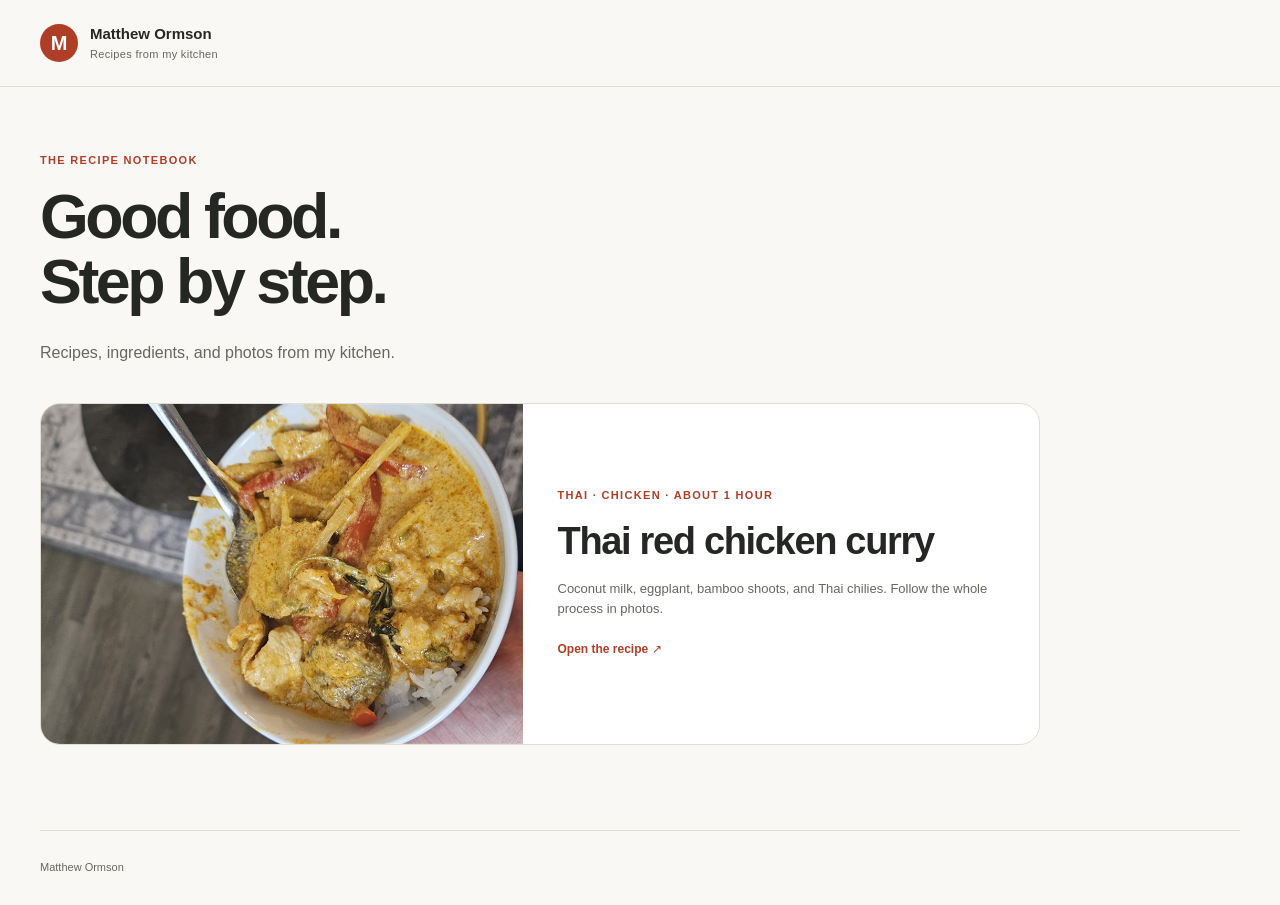
==== index.html @ cce8f189 "Add photo-led Thai curry recipe with cooking controls and USDA nutrition" ====
<!doctype html><html lang="en"><head><meta charset="utf-8"><meta name="viewport" content="width=device-width,initial-scale=1"><title>Recipes — Matthew Ormson</title><meta name="description" content="Recipes and cooking photographs from Matthew Ormson’s kitchen."><link rel="stylesheet" href="recipes/thai-curry/style.css"></head><body><header class="site-header"><div class="wrap header-inner"><a class="brand" href="./"><span class="brand-mark">M</span><span>Matthew Ormson<small>Recipes from my kitchen</small></span></a></div></header><main class="wrap index-main"><span class="eyebrow">The recipe notebook</span><h1>Good food.<br>Step by step.</h1><p class="lead">Recipes, ingredients, and photos from my kitchen.</p><a class="recipe-link-card" href="recipes/thai-curry/"><img src="recipes/thai-curry/images/instructions-210517.jpg" alt="Thai red chicken curry over rice" width="1400" height="647"><div><span class="eyebrow">Thai · Chicken · About 1 hour</span><h2>Thai red chicken curry</h2><p>Coconut milk, eggplant, bamboo shoots, and Thai chilies. Follow the whole process in photos.</p><strong>Open the recipe ↗</strong></div></a></main><footer class="site-footer wrap">Matthew Ormson</footer></body></html>
---- recipes/thai-curry/style.css ----
:root{--paper:#faf8f5;--surface:#f1ede7;--ink:#252724;--muted:#656861;--line:#deded4;--chili:#ae3f26;--chili-light:#f9e9e2;--green:#3d624d;--green-light:#eaf1e9;--radius:18px;color-scheme:light;font-family:Inter,ui-sans-serif,-apple-system,BlinkMacSystemFont,"Segoe UI",Arial,sans-serif;font-synthesis:none}
*{box-sizing:border-box}html{scroll-behavior:smooth;scroll-padding-top:100px}body{margin:0;background:var(--paper);color:var(--ink);font-size:16px;line-height:1.6;-webkit-font-smoothing:antialiased}a{color:inherit}button,input{font:inherit}button,a,label,input{touch-action:manipulation}button{cursor:pointer}button:disabled{opacity:.4;cursor:default}button,a,input,summary{outline-offset:5px}a:focus-visible,button:focus-visible,input:focus-visible,summary:focus-visible{outline:3px solid var(--green)}img{display:block;max-width:100%;height:auto}figure,p,h1,h2,h3{margin:0}p{color:var(--muted)}[hidden]{display:none!important}.wrap{width:min(1200px,calc(100% - 64px));margin-inline:auto}.site-header{border-bottom:1px solid var(--line)}.header-inner{min-height:86px;display:flex;align-items:center;justify-content:space-between;gap:24px}.brand{display:flex;align-items:center;gap:12px;font-weight:700;text-decoration:none;font-size:15px;line-height:1.35}.brand small{display:block;font-size:11px;letter-spacing:.03em;font-weight:400;color:var(--muted);margin-top:3px}.brand-mark{display:grid;place-items:center;width:38px;height:38px;border-radius:50%;color:white;background:var(--chili);font-size:20px}.header-inner nav{display:flex;align-items:center;gap:25px;font-size:13px}.header-inner nav>a{text-decoration:none}.button{display:inline-flex;justify-content:center;align-items:center;gap:12px;padding:11px 18px;border:1px solid var(--line);border-radius:10px;background:white;color:var(--ink);font-size:13px;font-weight:650;text-decoration:none;line-height:1.4;min-height:42px}.button:hover{border-color:var(--chili);color:var(--chili)}.button.primary{background:var(--chili);color:#fff;border-color:var(--chili)}.button.primary:hover{background:#8f341f}.button.small{font-size:12px;padding:10px 15px;background:var(--ink);color:white;border-color:var(--ink)}.hero{display:grid;grid-template-columns:1fr 1fr;gap:64px;align-items:center;padding-block:58px 64px}.eyebrow{display:block;color:var(--chili);font-size:11px;font-weight:750;letter-spacing:.12em;text-transform:uppercase;margin-bottom:14px}h1{font-size:clamp(40px,4.9vw,65px);font-weight:720;line-height:1.05;letter-spacing:-.055em}h2{font-size:clamp(27px,3vw,38px);font-weight:680;line-height:1.18;letter-spacing:-.035em}h3{font-size:25px;line-height:1.25;letter-spacing:-.025em;font-weight:670}.lead{font-size:16px;line-height:1.8;margin-top:24px;max-width:55ch}.hero-meta{display:grid;grid-template-columns:repeat(3,1fr);gap:12px;margin-top:26px}.hero-meta>div{border:1px solid var(--line);border-radius:12px;padding:13px 15px;background:#fff}.hero-meta span{display:block;font-size:11px;color:var(--muted);margin-bottom:3px}.hero-meta strong{font-size:14px;white-space:nowrap}.hero-actions{display:flex;gap:10px;flex-wrap:wrap;margin-top:25px}.byline{font-size:11px;margin-top:19px}.hero-image{border-radius:24px;overflow:hidden;position:relative;background:var(--ink);min-height:430px;box-shadow:0 15px 40px -22px #44311f66}.hero-image>a{display:block;height:430px}.hero-image img{height:100%;width:100%;object-fit:cover;object-position:30% 50%;transition:transform .25s}.hero-image:hover img{transform:scale(1.02)}.hero-image figcaption{position:absolute;bottom:0;padding:60px 26px 24px;inset-inline:0;background:linear-gradient(transparent,#181e18e6);color:#fff;font-size:12px;pointer-events:none}.hero-image figcaption span{display:block;font-size:10px;text-transform:uppercase;letter-spacing:.16em;margin-bottom:7px;color:#fff}.toolbar{position:sticky;top:0;z-index:8;background:#faf8f5f5;backdrop-filter:blur(12px);border-block:1px solid var(--line)}.toolbar-inner{display:flex;align-items:center;gap:20px;min-height:78px;flex-wrap:wrap;padding-block:12px}.control-group{display:flex;gap:10px;align-items:center}.control-label{font-size:11px;color:var(--muted);font-weight:650;text-transform:uppercase;letter-spacing:.08em}.segmented{display:flex;gap:3px;padding:4px;border:1px solid var(--line);background:var(--surface);border-radius:10px}.segmented button{border:0;border-radius:7px;padding:8px 12px;background:transparent;color:var(--muted);font-size:12px;font-weight:650;min-height:34px}.segmented button[aria-pressed=true]{background:var(--ink);color:#fff}.segmented button[data-scale][aria-pressed=true]{background:var(--chili)}.ingredient-progress{margin-left:auto;font-size:11px;color:var(--muted)}.ingredient-progress strong{color:var(--chili);font-variant-numeric:tabular-nums;margin-right:5px}.cook-button{font-size:12px}.cook-button span{padding:2px 6px;background:var(--surface);border-radius:4px;font-size:10px}.cook-button[aria-pressed=true]{background:var(--green);color:white;border-color:var(--green)}.cook-button[aria-pressed=true] span{background:#ffffff22}.recipe-content{padding-top:54px}.section{margin-bottom:65px;scroll-margin-top:105px}.section-heading{display:flex;align-items:end;justify-content:space-between;gap:22px;margin-bottom:26px}.section-heading p{font-size:13px;margin-top:12px}.section-heading .eyebrow{margin-bottom:9px}.text-button{background:none;border:0;padding:8px 0;color:var(--chili);font-size:12px;font-weight:650;text-decoration:underline;text-underline-offset:4px;min-height:40px}.ingredient-filters{display:flex;gap:8px;flex-wrap:wrap;margin-bottom:22px}.ingredient-filters button{background:var(--surface);color:var(--muted);border:1px solid transparent;border-radius:25px;padding:8px 15px;font-size:12px;font-weight:650;min-height:37px}.ingredient-filters button[aria-pressed=true]{color:white;background:var(--ink)}.ingredient-filters .copy-button{margin-left:auto;background:transparent;border-color:var(--line)}.ingredients-grid{display:grid;grid-template-columns:repeat(4,1fr);gap:17px}.ingredient-card{border:1px solid var(--line);background:white;border-radius:var(--radius);overflow:hidden;transition:opacity .15s}.ingredient-photo{position:relative;display:block;height:150px;overflow:hidden;background:var(--surface)}.ingredient-photo>img{width:100%;height:100%;object-fit:cover}.ingredient-body{padding:15px 16px 17px}.ingredient-body label{display:flex;align-items:start;gap:8px;cursor:pointer;line-height:1.4;min-height:24px}.ingredient-name{font-size:13px;font-weight:700}.ingredient-body input{margin:2px 0 0;flex:none;width:16px;height:16px;accent-color:var(--green)}.amount{display:inline-block;font-size:12px;font-weight:650;background:var(--chili-light);color:#8f341f;padding:3px 8px;border-radius:6px;margin-top:10px}.ingredient-body p{font-size:11px;line-height:1.6;margin-top:9px}.ingredient-card:has(input:checked){opacity:.55;background:var(--surface)}.ingredient-card:has(input:checked) .ingredient-name{text-decoration:line-through}.recipe-note{padding:18px 20px;border:1px solid var(--line);border-radius:12px;font-size:12px;margin-top:22px;color:var(--muted);background:var(--surface)}.recipe-note strong{color:var(--ink)}.overview{margin-top:15px;padding:14px 18px;border:1px solid var(--line);border-radius:12px}.overview summary,.extra-photos summary{cursor:pointer;font-size:12px;font-weight:650;color:var(--muted);min-height:30px;align-content:center}.overview .photo-link{margin-top:15px;border-radius:10px;overflow:hidden}.overview .photo-link:last-child{max-width:500px}.photo-link{position:relative;display:block;background:var(--surface);overflow:hidden}.zoom-hint{position:absolute;bottom:10px;right:10px;background:#1f2522bb;border:1px solid #ffffff77;color:white;border-radius:50%;display:grid;place-items:center;width:28px;height:28px;font-size:15px;pointer-events:none}.steps{display:grid;gap:26px}.step-card{display:grid;grid-template-columns:45% 55%;border:1px solid var(--line);border-radius:21px;background:white;overflow:hidden;scroll-margin-top:110px}.step-visual{background:var(--surface)}.step-visual>.photo-link>img{width:100%;height:auto;aspect-ratio:2.165;object-fit:cover}.visual-cue{font-size:11px;line-height:1.6;padding:16px 20px;color:#4f574e}.visual-cue strong{display:block;color:var(--green);font-size:9px;text-transform:uppercase;letter-spacing:.11em;margin-bottom:5px}.extra-photos{padding:0 20px 14px}.photo-strip{display:grid;grid-template-columns:1fr 1fr;gap:12px;margin-top:10px}.photo-strip figure{min-width:0}.photo-strip img{aspect-ratio:2.165;object-fit:cover}.photo-strip .photo-link{border-radius:7px}.photo-strip figcaption{font-size:10px;color:var(--muted);margin-top:5px}.step-copy{padding:28px 30px}.step-top{display:flex;align-items:center;gap:10px;margin-bottom:20px}.step-number{display:grid;place-items:center;width:34px;height:34px;background:var(--chili);color:white;border-radius:9px;font-size:13px;font-weight:750}.tag{font-size:10px;border-radius:20px;background:var(--chili-light);color:#923923;padding:5px 10px}.step-done{display:flex;align-items:center;gap:6px;margin-left:auto;font-size:11px;color:var(--muted);cursor:pointer}.step-done input{accent-color:var(--green);width:15px;height:15px}.step-copy>p{font-size:13px;line-height:1.85;margin-top:14px}.step-card:has(.step-done input:checked) h3{text-decoration:line-through;color:var(--muted)}.timer{display:flex;align-items:center;flex-wrap:wrap;gap:14px;margin-top:22px;padding-top:18px;border-top:1px solid var(--line)}.timer .button{font-size:11px;background:var(--ink);color:white;border-color:var(--ink)}.timer-readout{font-variant-numeric:tabular-nums;font-size:16px;font-weight:650}.timer small{width:100%;font-size:10px;color:var(--muted)}.timer.finished{color:var(--chili)}.food-note{font-size:11px;padding:18px 0}.food-note a{text-underline-offset:3px}.cook-navigation{display:flex;align-items:center;gap:13px}.cook-navigation .button{padding:9px 14px}.cook-navigation span{font-size:12px;font-variant-numeric:tabular-nums}.cook-mode .step-copy>p{font-size:17px}.cook-mode .step-card.active{border:2px solid var(--green);box-shadow:0 10px 30px -24px var(--green)}.cook-mode .step-card:not(.active){opacity:.5}.cook-mode .step-card:not(.active):focus-within,.cook-mode .step-card:not(.active):hover{opacity:1}.nutrition{border:1px solid var(--line);border-radius:21px;padding:32px;background:var(--surface)}.nutrition .section-heading{margin-bottom:25px}.nutrition-pending{font-size:13px}.macro-grid{display:grid;grid-template-columns:repeat(4,1fr);gap:12px;margin-bottom:18px}.macro-card{padding:19px;background:white;border:1px solid var(--line);border-radius:12px}.macro-card span{display:block;font-size:11px;color:var(--muted);margin-bottom:5px}.macro-card strong{font-size:27px;font-weight:700;letter-spacing:-.03em}.macro-card small{font-size:11px;font-weight:500;color:var(--muted);margin-left:4px}.nutrient-grid{display:grid;grid-template-columns:1fr 1fr;gap:0 32px}.nutrient-row{display:flex;justify-content:space-between;gap:15px;font-size:12px;border-bottom:1px solid var(--line);padding:10px 0}.nutrient-row span{color:var(--muted)}.nutrition-attribution{font-size:11px;line-height:1.75;margin-top:20px}.site-footer{border-top:1px solid var(--line);display:flex;justify-content:space-between;gap:20px;padding-block:28px;font-size:11px;color:var(--muted)}.site-footer a{text-decoration:none}.status-message{position:fixed;bottom:25px;left:50%;transform:translateX(-50%);max-width:calc(100% - 30px);border-radius:12px;background:var(--ink);color:#fff;padding:14px 22px;z-index:30;font-size:13px;display:none;box-shadow:0 6px 20px #0003}.status-message.visible{display:block}dialog{border:0;border-radius:16px;background:#1e241f;color:white;width:min(1150px,94vw);max-height:94vh;padding:18px;overflow:auto}dialog::backdrop{background:#111c}#dialog-image{width:100%;max-height:70vh;object-fit:contain}.dialog-top,.dialog-nav{display:flex;justify-content:space-between;align-items:center;gap:15px}.dialog-top{padding-bottom:13px;font-size:12px}.dialog-top button,.dialog-nav button{border:1px solid #ffffff44;background:#ffffff12;color:white;border-radius:7px;padding:9px 15px;font-size:12px;min-height:40px}#photo-caption{padding-block:14px;color:#e2e7e1;font-size:13px}.skip-link{position:fixed;left:15px;top:-100px;background:var(--ink);color:white;padding:12px 18px;z-index:99}.skip-link:focus{top:15px}.index-main{padding-block:65px 85px}.index-main .lead{margin-bottom:35px}.recipe-link-card{display:grid;grid-template-columns:1fr 1fr;gap:35px;align-items:center;max-width:1000px;background:white;border:1px solid var(--line);border-radius:20px;overflow:hidden;text-decoration:none}.recipe-link-card>div{padding:30px 30px 30px 0}.recipe-link-card>img{height:340px;object-fit:cover;object-position:30%}.recipe-link-card p{margin:15px 0;font-size:13px}.recipe-link-card strong{color:var(--chili);font-size:12px}
@media(min-width:1500px){.hero{gap:85px}}@media(max-width:1000px){.wrap{width:calc(100% - 40px)}.hero{gap:30px}.hero-image,.hero-image>a{min-height:370px;height:370px}.hero-meta{gap:7px}.hero-meta>div{padding:10px}.hero-meta strong{font-size:12px}.toolbar-inner{gap:12px}.control-label{display:none}.ingredients-grid{grid-template-columns:repeat(3,1fr)}.step-copy{padding:24px}.step-copy h3{font-size:23px}.ingredient-progress{display:none}.cook-button{margin-left:auto}}
@media(max-width:700px){html{scroll-padding-top:130px}.wrap{width:calc(100% - 32px)}.header-inner{min-height:75px}.header-inner nav{gap:12px}.header-inner nav>a:first-child{display:none}.brand{font-size:13px}.brand-mark{width:32px;height:32px;font-size:17px}.brand small{font-size:10px}.hero{grid-template-columns:1fr;padding-block:33px;gap:27px}.hero h1{font-size:46px}.hero .lead{margin-top:20px;font-size:15px}.hero-image,.hero-image>a{height:280px;min-height:280px}.hero-image img{object-position:35%}.hero-image figcaption{font-size:11px;padding:50px 20px 18px}.hero-meta{gap:10px}.hero-meta strong{font-size:13px}.toolbar-inner{gap:8px;min-height:108px;padding-block:10px;justify-content:space-between}.segmented button{padding:7px 10px;font-size:11px;min-height:32px}.cook-button{margin-left:0;padding:8px 12px;min-height:36px}.ingredient-progress{display:block;margin-left:0;margin-right:auto}.toolbar .control-group:first-child{order:0}.toolbar .control-group:nth-child(2){order:1}.toolbar .ingredient-progress{order:2}.toolbar .cook-button{order:3}.recipe-content{padding-top:35px}.section{margin-bottom:42px;scroll-margin-top:130px}.section-heading{gap:10px;align-items:start;flex-wrap:wrap}.section-heading h2{font-size:29px}.section-heading>button{margin-top:0}.ingredient-filters{gap:7px}.ingredient-filters button{font-size:10px;padding:7px 11px}.ingredient-filters .copy-button{margin-left:0}.ingredients-grid{grid-template-columns:1fr 1fr;gap:12px}.ingredient-photo{height:120px}.ingredient-body{padding:12px}.ingredient-name{font-size:12px}.ingredient-body p{font-size:10px}.amount{font-size:10px;padding:3px 6px}.step-card{grid-template-columns:1fr;scroll-margin-top:135px}.step-copy{padding:23px 21px;order:0}.step-visual{order:1}.step-copy h3{font-size:25px}.step-copy>p{font-size:14px}.step-top{margin-bottom:15px}.visual-cue{padding:14px 20px}.steps{gap:20px}.nutrition{padding:23px 20px}.macro-grid{grid-template-columns:1fr 1fr;gap:10px}.macro-card{padding:15px}.macro-card strong{font-size:25px}.nutrient-grid{grid-template-columns:1fr}.site-footer{flex-direction:column;gap:10px;padding-block:24px}.index-main{padding-block:40px 60px}.recipe-link-card{grid-template-columns:1fr;gap:0}.recipe-link-card>img{width:100%;height:260px}.recipe-link-card>div{padding:25px}.cook-mode .step-copy>p{font-size:17px}}
@media(prefers-reduced-motion:reduce){html{scroll-behavior:auto}*,*::before,*::after{transition:none!important;animation:none!important}}
@media print{body{background:#fff;color:#000;font-size:10pt}.wrap{width:100%}.site-header,.toolbar,.hero-image,.hero-actions,.byline,.ingredient-filters,.ingredient-photo,.overview,.extra-photos,.step-visual,.step-top,.timer,.cook-navigation,.site-footer,.status-message,dialog,.skip-link,.text-button{display:none!important}.hero{display:block;padding:0 0 15px}.hero h1{font-size:28pt}.hero h1 br{display:none}.lead{font-size:10pt;margin:10px 0}.hero-meta{display:flex;margin-top:10px}.hero-meta>div{border:0;padding:0 20px 0 0}.hero-meta strong{font-size:10pt}.hero-meta span{font-size:8pt}.recipe-content{padding:0}.section{margin:0 0 20px}.section-heading{margin:10px 0}.section-heading h2{font-size:18pt}.section-heading p{font-size:9pt}.eyebrow{display:none}.ingredients-grid{grid-template-columns:repeat(3,1fr);gap:8px}.ingredient-card{border-radius:0;break-inside:avoid}.ingredient-body{padding:6px}.ingredient-body p{font-size:8pt}.ingredient-name{font-size:9pt}.ingredient-body input{display:none}.amount{background:none;padding:0;font-size:9pt;color:#000}.ingredient-card:has(input:checked){opacity:1}.ingredient-card:has(input:checked) .ingredient-name{text-decoration:none}.recipe-note{font-size:8pt;background:none;padding:8px}.step-card{display:block;border:0;break-inside:avoid;opacity:1!important;box-shadow:none!important}.steps{gap:14px}.step-copy{padding:0}.step-copy h3{font-size:13pt;text-decoration:none!important;color:#000!important}.step-copy>p,.cook-mode .step-copy>p{font-size:10pt;line-height:1.5;margin-top:5px}.food-note{font-size:8pt;padding:5px 0}.nutrition{background:none;padding:12px;break-inside:avoid}.macro-grid{grid-template-columns:repeat(4,1fr)}.macro-card{padding:8px}.macro-card strong{font-size:18pt}.macro-card span,.nutrient-row,.nutrition-attribution{font-size:8pt}.nutrient-grid{grid-template-columns:1fr 1fr}a{text-decoration:none}}
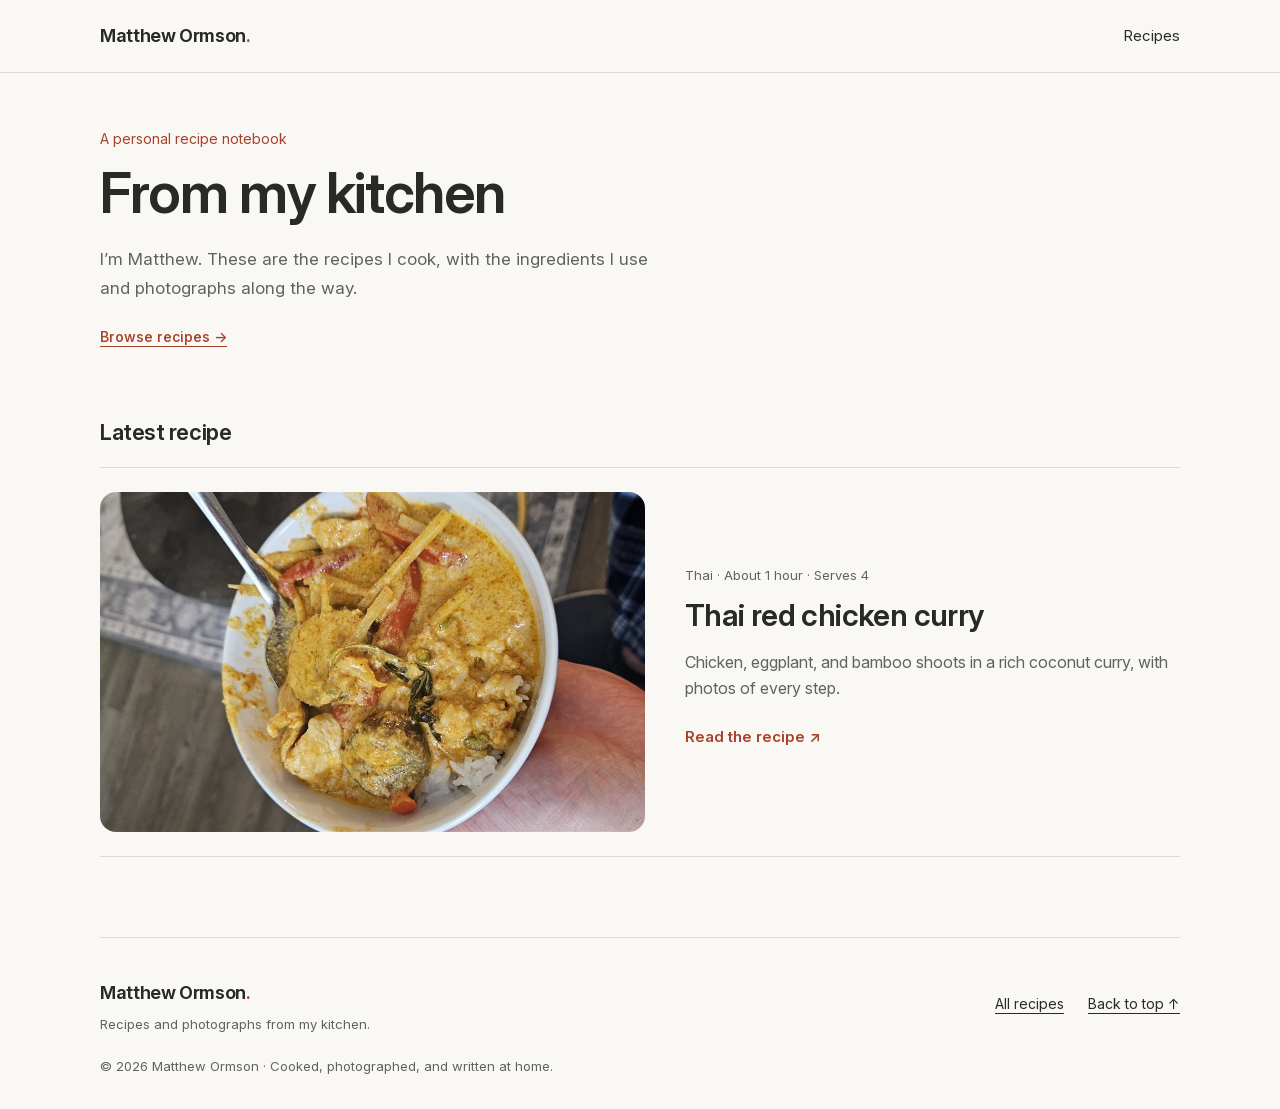
==== commit 78d0a2bd: "Improve recipe reading, cooking tools, and accessibility" ====
--- a/index.html
+++ b/index.html
@@ -1 +1 @@
-<!doctype html><html lang="en"><head><meta charset="utf-8"><meta name="viewport" content="width=device-width,initial-scale=1"><title>Recipes — Matthew Ormson</title><meta name="description" content="Recipes and cooking photographs from Matthew Ormson’s kitchen."><link rel="stylesheet" href="recipes/thai-curry/style.css"></head><body><header class="site-header"><div class="wrap header-inner"><a class="brand" href="./"><span class="brand-mark">M</span><span>Matthew Ormson<small>Recipes from my kitchen</small></span></a></div></header><main class="wrap index-main"><span class="eyebrow">The recipe notebook</span><h1>Good food.<br>Step by step.</h1><p class="lead">Recipes, ingredients, and photos from my kitchen.</p><a class="recipe-link-card" href="recipes/thai-curry/"><img src="recipes/thai-curry/images/instructions-210517.jpg" alt="Thai red chicken curry over rice" width="1400" height="647"><div><span class="eyebrow">Thai · Chicken · About 1 hour</span><h2>Thai red chicken curry</h2><p>Coconut milk, eggplant, bamboo shoots, and Thai chilies. Follow the whole process in photos.</p><strong>Open the recipe ↗</strong></div></a></main><footer class="site-footer wrap">Matthew Ormson</footer></body></html>+<!doctype html><html lang="en"><head><meta charset="utf-8"><meta name="viewport" content="width=device-width,initial-scale=1"><title>Home — Matthew Ormson</title><meta name="description" content="Recipes and photographs from Matthew Ormson’s kitchen."><meta name="theme-color" content="#faf8f5"><link rel="canonical" href="https://matthewormson.com/"><link rel="icon" href="/favicon.svg" type="image/svg+xml"><link rel="alternate icon" href="/favicon.ico"><link rel="preload" href="/assets/InterVariable.woff2" as="font" type="font/woff2" crossorigin><link rel="stylesheet" href="/recipes/thai-curry/style.css?v=2"></head><body><a class="skip-link" href="#main">Skip to content</a><header class="site-header" id="top"><div class="wrap header-inner"><a class="brand" href="/">Matthew Ormson<span class="brand-dot" aria-hidden="true">.</span></a><nav aria-label="Main navigation"><a href="/recipes/" >Recipes</a></nav></div></header><main class="wrap index-main" id="main"><div class="home-intro"><p class="eyebrow">A personal recipe notebook</p><h1>From my kitchen</h1><p class="lead">I’m Matthew. These are the recipes I cook, with the ingredients I use and photographs along the way.</p><a class="text-button" href="/recipes/">Browse recipes →</a></div><section aria-labelledby="latest"><h2 id="latest" class="index-label">Latest recipe</h2><a class="recipe-link-card" href="/recipes/thai-curry/"><img src="/recipes/thai-curry/images/instructions-210517.jpg" alt="Thai red chicken curry over rice" width="1400" height="647"><div><p class="card-meta">Thai · About 1 hour · Serves 4</p><h2>Thai red chicken curry</h2><p>Chicken, eggplant, and bamboo shoots in a rich coconut curry, with photos of every step.</p><span class="recipe-card-action">Read the recipe ↗</span></div></a></section></main><footer class="site-footer wrap"><div><a class="brand" href="/">Matthew Ormson<span class="brand-dot" aria-hidden="true">.</span></a><p>Recipes and photographs from my kitchen.</p></div><nav aria-label="Footer"><a href="/recipes/">All recipes</a><a href="#top">Back to top ↑</a></nav><small>© 2026 Matthew Ormson · Cooked, photographed, and written at home.</small></footer></body></html>
--- a/recipes/thai-curry/style.css
+++ b/recipes/thai-curry/style.css
@@ -1,6 +1,28 @@
-:root{--paper:#faf8f5;--surface:#f1ede7;--ink:#252724;--muted:#656861;--line:#deded4;--chili:#ae3f26;--chili-light:#f9e9e2;--green:#3d624d;--green-light:#eaf1e9;--radius:18px;color-scheme:light;font-family:Inter,ui-sans-serif,-apple-system,BlinkMacSystemFont,"Segoe UI",Arial,sans-serif;font-synthesis:none}
-*{box-sizing:border-box}html{scroll-behavior:smooth;scroll-padding-top:100px}body{margin:0;background:var(--paper);color:var(--ink);font-size:16px;line-height:1.6;-webkit-font-smoothing:antialiased}a{color:inherit}button,input{font:inherit}button,a,label,input{touch-action:manipulation}button{cursor:pointer}button:disabled{opacity:.4;cursor:default}button,a,input,summary{outline-offset:5px}a:focus-visible,button:focus-visible,input:focus-visible,summary:focus-visible{outline:3px solid var(--green)}img{display:block;max-width:100%;height:auto}figure,p,h1,h2,h3{margin:0}p{color:var(--muted)}[hidden]{display:none!important}.wrap{width:min(1200px,calc(100% - 64px));margin-inline:auto}.site-header{border-bottom:1px solid var(--line)}.header-inner{min-height:86px;display:flex;align-items:center;justify-content:space-between;gap:24px}.brand{display:flex;align-items:center;gap:12px;font-weight:700;text-decoration:none;font-size:15px;line-height:1.35}.brand small{display:block;font-size:11px;letter-spacing:.03em;font-weight:400;color:var(--muted);margin-top:3px}.brand-mark{display:grid;place-items:center;width:38px;height:38px;border-radius:50%;color:white;background:var(--chili);font-size:20px}.header-inner nav{display:flex;align-items:center;gap:25px;font-size:13px}.header-inner nav>a{text-decoration:none}.button{display:inline-flex;justify-content:center;align-items:center;gap:12px;padding:11px 18px;border:1px solid var(--line);border-radius:10px;background:white;color:var(--ink);font-size:13px;font-weight:650;text-decoration:none;line-height:1.4;min-height:42px}.button:hover{border-color:var(--chili);color:var(--chili)}.button.primary{background:var(--chili);color:#fff;border-color:var(--chili)}.button.primary:hover{background:#8f341f}.button.small{font-size:12px;padding:10px 15px;background:var(--ink);color:white;border-color:var(--ink)}.hero{display:grid;grid-template-columns:1fr 1fr;gap:64px;align-items:center;padding-block:58px 64px}.eyebrow{display:block;color:var(--chili);font-size:11px;font-weight:750;letter-spacing:.12em;text-transform:uppercase;margin-bottom:14px}h1{font-size:clamp(40px,4.9vw,65px);font-weight:720;line-height:1.05;letter-spacing:-.055em}h2{font-size:clamp(27px,3vw,38px);font-weight:680;line-height:1.18;letter-spacing:-.035em}h3{font-size:25px;line-height:1.25;letter-spacing:-.025em;font-weight:670}.lead{font-size:16px;line-height:1.8;margin-top:24px;max-width:55ch}.hero-meta{display:grid;grid-template-columns:repeat(3,1fr);gap:12px;margin-top:26px}.hero-meta>div{border:1px solid var(--line);border-radius:12px;padding:13px 15px;background:#fff}.hero-meta span{display:block;font-size:11px;color:var(--muted);margin-bottom:3px}.hero-meta strong{font-size:14px;white-space:nowrap}.hero-actions{display:flex;gap:10px;flex-wrap:wrap;margin-top:25px}.byline{font-size:11px;margin-top:19px}.hero-image{border-radius:24px;overflow:hidden;position:relative;background:var(--ink);min-height:430px;box-shadow:0 15px 40px -22px #44311f66}.hero-image>a{display:block;height:430px}.hero-image img{height:100%;width:100%;object-fit:cover;object-position:30% 50%;transition:transform .25s}.hero-image:hover img{transform:scale(1.02)}.hero-image figcaption{position:absolute;bottom:0;padding:60px 26px 24px;inset-inline:0;background:linear-gradient(transparent,#181e18e6);color:#fff;font-size:12px;pointer-events:none}.hero-image figcaption span{display:block;font-size:10px;text-transform:uppercase;letter-spacing:.16em;margin-bottom:7px;color:#fff}.toolbar{position:sticky;top:0;z-index:8;background:#faf8f5f5;backdrop-filter:blur(12px);border-block:1px solid var(--line)}.toolbar-inner{display:flex;align-items:center;gap:20px;min-height:78px;flex-wrap:wrap;padding-block:12px}.control-group{display:flex;gap:10px;align-items:center}.control-label{font-size:11px;color:var(--muted);font-weight:650;text-transform:uppercase;letter-spacing:.08em}.segmented{display:flex;gap:3px;padding:4px;border:1px solid var(--line);background:var(--surface);border-radius:10px}.segmented button{border:0;border-radius:7px;padding:8px 12px;background:transparent;color:var(--muted);font-size:12px;font-weight:650;min-height:34px}.segmented button[aria-pressed=true]{background:var(--ink);color:#fff}.segmented button[data-scale][aria-pressed=true]{background:var(--chili)}.ingredient-progress{margin-left:auto;font-size:11px;color:var(--muted)}.ingredient-progress strong{color:var(--chili);font-variant-numeric:tabular-nums;margin-right:5px}.cook-button{font-size:12px}.cook-button span{padding:2px 6px;background:var(--surface);border-radius:4px;font-size:10px}.cook-button[aria-pressed=true]{background:var(--green);color:white;border-color:var(--green)}.cook-button[aria-pressed=true] span{background:#ffffff22}.recipe-content{padding-top:54px}.section{margin-bottom:65px;scroll-margin-top:105px}.section-heading{display:flex;align-items:end;justify-content:space-between;gap:22px;margin-bottom:26px}.section-heading p{font-size:13px;margin-top:12px}.section-heading .eyebrow{margin-bottom:9px}.text-button{background:none;border:0;padding:8px 0;color:var(--chili);font-size:12px;font-weight:650;text-decoration:underline;text-underline-offset:4px;min-height:40px}.ingredient-filters{display:flex;gap:8px;flex-wrap:wrap;margin-bottom:22px}.ingredient-filters button{background:var(--surface);color:var(--muted);border:1px solid transparent;border-radius:25px;padding:8px 15px;font-size:12px;font-weight:650;min-height:37px}.ingredient-filters button[aria-pressed=true]{color:white;background:var(--ink)}.ingredient-filters .copy-button{margin-left:auto;background:transparent;border-color:var(--line)}.ingredients-grid{display:grid;grid-template-columns:repeat(4,1fr);gap:17px}.ingredient-card{border:1px solid var(--line);background:white;border-radius:var(--radius);overflow:hidden;transition:opacity .15s}.ingredient-photo{position:relative;display:block;height:150px;overflow:hidden;background:var(--surface)}.ingredient-photo>img{width:100%;height:100%;object-fit:cover}.ingredient-body{padding:15px 16px 17px}.ingredient-body label{display:flex;align-items:start;gap:8px;cursor:pointer;line-height:1.4;min-height:24px}.ingredient-name{font-size:13px;font-weight:700}.ingredient-body input{margin:2px 0 0;flex:none;width:16px;height:16px;accent-color:var(--green)}.amount{display:inline-block;font-size:12px;font-weight:650;background:var(--chili-light);color:#8f341f;padding:3px 8px;border-radius:6px;margin-top:10px}.ingredient-body p{font-size:11px;line-height:1.6;margin-top:9px}.ingredient-card:has(input:checked){opacity:.55;background:var(--surface)}.ingredient-card:has(input:checked) .ingredient-name{text-decoration:line-through}.recipe-note{padding:18px 20px;border:1px solid var(--line);border-radius:12px;font-size:12px;margin-top:22px;color:var(--muted);background:var(--surface)}.recipe-note strong{color:var(--ink)}.overview{margin-top:15px;padding:14px 18px;border:1px solid var(--line);border-radius:12px}.overview summary,.extra-photos summary{cursor:pointer;font-size:12px;font-weight:650;color:var(--muted);min-height:30px;align-content:center}.overview .photo-link{margin-top:15px;border-radius:10px;overflow:hidden}.overview .photo-link:last-child{max-width:500px}.photo-link{position:relative;display:block;background:var(--surface);overflow:hidden}.zoom-hint{position:absolute;bottom:10px;right:10px;background:#1f2522bb;border:1px solid #ffffff77;color:white;border-radius:50%;display:grid;place-items:center;width:28px;height:28px;font-size:15px;pointer-events:none}.steps{display:grid;gap:26px}.step-card{display:grid;grid-template-columns:45% 55%;border:1px solid var(--line);border-radius:21px;background:white;overflow:hidden;scroll-margin-top:110px}.step-visual{background:var(--surface)}.step-visual>.photo-link>img{width:100%;height:auto;aspect-ratio:2.165;object-fit:cover}.visual-cue{font-size:11px;line-height:1.6;padding:16px 20px;color:#4f574e}.visual-cue strong{display:block;color:var(--green);font-size:9px;text-transform:uppercase;letter-spacing:.11em;margin-bottom:5px}.extra-photos{padding:0 20px 14px}.photo-strip{display:grid;grid-template-columns:1fr 1fr;gap:12px;margin-top:10px}.photo-strip figure{min-width:0}.photo-strip img{aspect-ratio:2.165;object-fit:cover}.photo-strip .photo-link{border-radius:7px}.photo-strip figcaption{font-size:10px;color:var(--muted);margin-top:5px}.step-copy{padding:28px 30px}.step-top{display:flex;align-items:center;gap:10px;margin-bottom:20px}.step-number{display:grid;place-items:center;width:34px;height:34px;background:var(--chili);color:white;border-radius:9px;font-size:13px;font-weight:750}.tag{font-size:10px;border-radius:20px;background:var(--chili-light);color:#923923;padding:5px 10px}.step-done{display:flex;align-items:center;gap:6px;margin-left:auto;font-size:11px;color:var(--muted);cursor:pointer}.step-done input{accent-color:var(--green);width:15px;height:15px}.step-copy>p{font-size:13px;line-height:1.85;margin-top:14px}.step-card:has(.step-done input:checked) h3{text-decoration:line-through;color:var(--muted)}.timer{display:flex;align-items:center;flex-wrap:wrap;gap:14px;margin-top:22px;padding-top:18px;border-top:1px solid var(--line)}.timer .button{font-size:11px;background:var(--ink);color:white;border-color:var(--ink)}.timer-readout{font-variant-numeric:tabular-nums;font-size:16px;font-weight:650}.timer small{width:100%;font-size:10px;color:var(--muted)}.timer.finished{color:var(--chili)}.food-note{font-size:11px;padding:18px 0}.food-note a{text-underline-offset:3px}.cook-navigation{display:flex;align-items:center;gap:13px}.cook-navigation .button{padding:9px 14px}.cook-navigation span{font-size:12px;font-variant-numeric:tabular-nums}.cook-mode .step-copy>p{font-size:17px}.cook-mode .step-card.active{border:2px solid var(--green);box-shadow:0 10px 30px -24px var(--green)}.cook-mode .step-card:not(.active){opacity:.5}.cook-mode .step-card:not(.active):focus-within,.cook-mode .step-card:not(.active):hover{opacity:1}.nutrition{border:1px solid var(--line);border-radius:21px;padding:32px;background:var(--surface)}.nutrition .section-heading{margin-bottom:25px}.nutrition-pending{font-size:13px}.macro-grid{display:grid;grid-template-columns:repeat(4,1fr);gap:12px;margin-bottom:18px}.macro-card{padding:19px;background:white;border:1px solid var(--line);border-radius:12px}.macro-card span{display:block;font-size:11px;color:var(--muted);margin-bottom:5px}.macro-card strong{font-size:27px;font-weight:700;letter-spacing:-.03em}.macro-card small{font-size:11px;font-weight:500;color:var(--muted);margin-left:4px}.nutrient-grid{display:grid;grid-template-columns:1fr 1fr;gap:0 32px}.nutrient-row{display:flex;justify-content:space-between;gap:15px;font-size:12px;border-bottom:1px solid var(--line);padding:10px 0}.nutrient-row span{color:var(--muted)}.nutrition-attribution{font-size:11px;line-height:1.75;margin-top:20px}.site-footer{border-top:1px solid var(--line);display:flex;justify-content:space-between;gap:20px;padding-block:28px;font-size:11px;color:var(--muted)}.site-footer a{text-decoration:none}.status-message{position:fixed;bottom:25px;left:50%;transform:translateX(-50%);max-width:calc(100% - 30px);border-radius:12px;background:var(--ink);color:#fff;padding:14px 22px;z-index:30;font-size:13px;display:none;box-shadow:0 6px 20px #0003}.status-message.visible{display:block}dialog{border:0;border-radius:16px;background:#1e241f;color:white;width:min(1150px,94vw);max-height:94vh;padding:18px;overflow:auto}dialog::backdrop{background:#111c}#dialog-image{width:100%;max-height:70vh;object-fit:contain}.dialog-top,.dialog-nav{display:flex;justify-content:space-between;align-items:center;gap:15px}.dialog-top{padding-bottom:13px;font-size:12px}.dialog-top button,.dialog-nav button{border:1px solid #ffffff44;background:#ffffff12;color:white;border-radius:7px;padding:9px 15px;font-size:12px;min-height:40px}#photo-caption{padding-block:14px;color:#e2e7e1;font-size:13px}.skip-link{position:fixed;left:15px;top:-100px;background:var(--ink);color:white;padding:12px 18px;z-index:99}.skip-link:focus{top:15px}.index-main{padding-block:65px 85px}.index-main .lead{margin-bottom:35px}.recipe-link-card{display:grid;grid-template-columns:1fr 1fr;gap:35px;align-items:center;max-width:1000px;background:white;border:1px solid var(--line);border-radius:20px;overflow:hidden;text-decoration:none}.recipe-link-card>div{padding:30px 30px 30px 0}.recipe-link-card>img{height:340px;object-fit:cover;object-position:30%}.recipe-link-card p{margin:15px 0;font-size:13px}.recipe-link-card strong{color:var(--chili);font-size:12px}
-@media(min-width:1500px){.hero{gap:85px}}@media(max-width:1000px){.wrap{width:calc(100% - 40px)}.hero{gap:30px}.hero-image,.hero-image>a{min-height:370px;height:370px}.hero-meta{gap:7px}.hero-meta>div{padding:10px}.hero-meta strong{font-size:12px}.toolbar-inner{gap:12px}.control-label{display:none}.ingredients-grid{grid-template-columns:repeat(3,1fr)}.step-copy{padding:24px}.step-copy h3{font-size:23px}.ingredient-progress{display:none}.cook-button{margin-left:auto}}
-@media(max-width:700px){html{scroll-padding-top:130px}.wrap{width:calc(100% - 32px)}.header-inner{min-height:75px}.header-inner nav{gap:12px}.header-inner nav>a:first-child{display:none}.brand{font-size:13px}.brand-mark{width:32px;height:32px;font-size:17px}.brand small{font-size:10px}.hero{grid-template-columns:1fr;padding-block:33px;gap:27px}.hero h1{font-size:46px}.hero .lead{margin-top:20px;font-size:15px}.hero-image,.hero-image>a{height:280px;min-height:280px}.hero-image img{object-position:35%}.hero-image figcaption{font-size:11px;padding:50px 20px 18px}.hero-meta{gap:10px}.hero-meta strong{font-size:13px}.toolbar-inner{gap:8px;min-height:108px;padding-block:10px;justify-content:space-between}.segmented button{padding:7px 10px;font-size:11px;min-height:32px}.cook-button{margin-left:0;padding:8px 12px;min-height:36px}.ingredient-progress{display:block;margin-left:0;margin-right:auto}.toolbar .control-group:first-child{order:0}.toolbar .control-group:nth-child(2){order:1}.toolbar .ingredient-progress{order:2}.toolbar .cook-button{order:3}.recipe-content{padding-top:35px}.section{margin-bottom:42px;scroll-margin-top:130px}.section-heading{gap:10px;align-items:start;flex-wrap:wrap}.section-heading h2{font-size:29px}.section-heading>button{margin-top:0}.ingredient-filters{gap:7px}.ingredient-filters button{font-size:10px;padding:7px 11px}.ingredient-filters .copy-button{margin-left:0}.ingredients-grid{grid-template-columns:1fr 1fr;gap:12px}.ingredient-photo{height:120px}.ingredient-body{padding:12px}.ingredient-name{font-size:12px}.ingredient-body p{font-size:10px}.amount{font-size:10px;padding:3px 6px}.step-card{grid-template-columns:1fr;scroll-margin-top:135px}.step-copy{padding:23px 21px;order:0}.step-visual{order:1}.step-copy h3{font-size:25px}.step-copy>p{font-size:14px}.step-top{margin-bottom:15px}.visual-cue{padding:14px 20px}.steps{gap:20px}.nutrition{padding:23px 20px}.macro-grid{grid-template-columns:1fr 1fr;gap:10px}.macro-card{padding:15px}.macro-card strong{font-size:25px}.nutrient-grid{grid-template-columns:1fr}.site-footer{flex-direction:column;gap:10px;padding-block:24px}.index-main{padding-block:40px 60px}.recipe-link-card{grid-template-columns:1fr;gap:0}.recipe-link-card>img{width:100%;height:260px}.recipe-link-card>div{padding:25px}.cook-mode .step-copy>p{font-size:17px}}
+@font-face{font-family:Inter;src:url('/assets/InterVariable.woff2') format('woff2');font-weight:100 900;font-style:normal;font-display:swap}
+:root{--paper:#faf8f5;--ink:#292a26;--muted:#60635c;--line:#dcdcd3;--accent:#a74129;--tint:#f5e9e2;--r:8px;--R:16px;--toolbar-height:64px;font-family:Inter,system-ui,-apple-system,'Segoe UI',sans-serif;color-scheme:light;font-synthesis:none}
+*{box-sizing:border-box}html{scroll-behavior:smooth;scroll-padding-top:calc(var(--toolbar-height) + 16px)}body{margin:0;background:var(--paper);color:var(--ink);font-size:16px;line-height:1.65;-webkit-font-smoothing:antialiased}button,input{font:inherit}button,a,label,input,summary{touch-action:manipulation}button{cursor:pointer}a{color:inherit;text-underline-offset:4px}button:disabled{color:var(--muted);cursor:default;background:transparent}button,a,input,summary,[tabindex]{outline-offset:4px}a:focus-visible,button:focus-visible,input:focus-visible,summary:focus-visible,[tabindex]:focus-visible{outline:3px solid var(--accent)}img{display:block;max-width:100%;height:auto}p,figure,h1,h2,h3,dl,dd{margin:0}ul{padding:0;margin:0;list-style:none}[hidden]{display:none!important}.wrap{width:min(1080px,calc(100% - 64px));margin-inline:auto}
+.site-header{border-bottom:1px solid var(--line)}.header-inner{min-height:72px;display:flex;justify-content:space-between;align-items:center;gap:24px}.brand{font-weight:650;font-size:18px;letter-spacing:-.02em;text-decoration:none;display:inline-flex;align-items:center;min-height:44px}.brand-dot{color:var(--accent)}.header-inner nav a{display:inline-flex;align-items:center;min-height:44px;text-decoration:none;font-size:15px}.header-inner nav a[aria-current]{text-decoration:underline;text-decoration-color:var(--accent)}
+h1{font-size:clamp(38px,4.8vw,56px);line-height:1.12;letter-spacing:-.025em;font-weight:620;text-wrap:balance}h2{font-size:32px;line-height:1.2;letter-spacing:-.02em;font-weight:620}h3{font-size:25px;line-height:1.3;letter-spacing:-.015em;font-weight:620}.lead{font-size:17px;line-height:1.7;color:var(--muted);max-width:57ch}.hero{display:grid;grid-template-columns:1.05fr 1fr;gap:48px;align-items:center;padding-block:42px}.breadcrumb{font-size:14px;color:var(--muted);display:inline-flex;align-items:center;min-height:44px;margin-bottom:8px;text-decoration:none}.hero .lead{margin-top:18px}.recipe-facts{display:flex;flex-wrap:wrap;gap:16px 30px;margin-top:24px}.recipe-facts dt{font-size:13px;color:var(--muted)}.recipe-facts dd{font-size:16px;font-weight:600}.hero-actions{display:flex;gap:24px;align-items:center;flex-wrap:wrap;margin-top:24px}.hero-image{border-radius:var(--R);overflow:hidden}.hero-image img{width:100%;aspect-ratio:4/3;object-fit:cover;object-position:52% 50%}
+.button{display:inline-flex;align-items:center;justify-content:center;gap:8px;min-height:44px;padding:9px 16px;border:1px solid var(--line);border-radius:var(--r);font-size:14px;line-height:1.4;font-weight:600;background:transparent;color:var(--ink);text-decoration:none}.button:hover:not(:disabled){border-color:var(--accent);color:var(--accent)}.button.primary,.button[aria-pressed=true]{background:var(--accent);border-color:var(--accent);color:white}.button.primary:hover{background:#91371f;color:white}.text-button{display:inline-flex;align-items:center;justify-content:center;min-height:44px;padding:6px 0;border:0;background:transparent;color:var(--accent);font-size:14px;font-weight:550;text-decoration:underline;text-underline-offset:4px}
+.toolbar{position:sticky;top:0;z-index:10;background:var(--paper);border-block:1px solid var(--line)}.toolbar-inner{min-height:64px;display:flex;justify-content:space-between;gap:16px;align-items:center;padding-block:8px;position:relative}.section-nav{display:flex;gap:28px}.section-nav a,.cook-ingredients{display:inline-flex;align-items:center;min-height:44px;font-size:14px;text-decoration:none}.section-nav a[aria-current]{color:var(--accent);text-decoration:underline;text-decoration-thickness:2px}.cook-navigation{display:flex;align-items:center;gap:12px}.cook-navigation .button{min-width:44px;padding-inline:10px}#step-indicator{font-variant-numeric:tabular-nums;white-space:nowrap;font-size:14px}.cook-ingredients{margin-left:12px}.wake-status{font-size:13px;color:var(--muted);margin-left:auto;margin-right:8px;order:1}.cook-button{order:2}.cook-mode .section-nav{display:none}.cook-mode .cook-button{background:var(--accent);color:white;border-color:var(--accent)}
+.recipe-content{padding-top:48px}.section{margin-bottom:64px}.section-heading{display:flex;align-items:center;justify-content:space-between;gap:20px;margin-bottom:22px}.section-heading p{font-size:15px;color:var(--muted);margin-top:10px}.recipe-settings{display:flex;flex-wrap:wrap;gap:16px 40px;padding-bottom:12px}.setting{display:flex;align-items:center;gap:12px}.setting>span{font-size:14px;color:var(--muted)}.segmented{display:flex;border:1px solid var(--line);border-radius:var(--r);overflow:hidden}.segmented button{min-height:44px;min-width:44px;border:0;padding:8px 14px;background:transparent;color:var(--ink);font-size:14px;font-weight:550}.segmented button[aria-pressed=true]{background:var(--accent);color:white}.segmented button:focus-visible{outline-offset:-4px}.checklist-tools{display:flex;align-items:center;gap:22px;font-size:13px;color:var(--muted);margin-bottom:16px}.checklist-tools .text-button{font-size:13px}.ingredient-groups{display:grid;grid-template-columns:1fr 1fr;gap:48px}.ingredient-group h3{font-size:18px;font-weight:600;margin-bottom:10px}.ingredient-list li{border-bottom:1px solid var(--line)}.ingredient-row{display:flex;gap:12px;align-items:flex-start;cursor:pointer;min-height:52px;padding:13px 0}.ingredient-row>span{min-width:0}.ingredient-row input,.step-done input,.sound-control input{width:20px;height:20px;flex:none;margin:3px 0 0;accent-color:var(--accent)}.ingredient-line{font-size:16px;line-height:1.45;display:block}.ingredient-line strong{font-weight:500}.ingredient-name{font-weight:650}.ingredient-note{display:block;font-size:13px;color:var(--muted);line-height:1.5;margin-top:3px}.ingredient-row:has(input:checked) .ingredient-name{text-decoration:line-through;text-decoration-color:var(--accent)}.recipe-note{font-size:14px;margin-top:22px;color:var(--muted);max-width:80ch}.recipe-note strong{color:var(--ink)}
+summary{font-size:14px;cursor:pointer;min-height:44px;padding-block:10px;color:var(--accent);font-weight:550}.ingredient-gallery{margin-top:18px}.photo-strip{display:grid;grid-template-columns:repeat(3,1fr);gap:20px;margin-top:12px}.photo-link{display:block;position:relative;overflow:hidden;border-radius:var(--r);background:#ece9e2}.photo-link img{width:100%;height:auto;aspect-ratio:2.164;object-fit:cover}.photo-strip figcaption{font-size:13px;color:var(--muted);line-height:1.5;margin-top:8px}.zoom-hint{position:absolute;right:10px;bottom:10px;display:grid;place-items:center;width:32px;height:32px;background:var(--paper);color:var(--ink);border-radius:var(--r);font-size:20px;opacity:0}.photo-link:hover .zoom-hint,.photo-link:focus-visible .zoom-hint{opacity:1}
+.cook-help{font-size:13px;max-width:85ch;color:var(--muted);margin-bottom:28px}.sound-control{display:flex;align-items:center;gap:10px;min-height:44px;font-size:14px;cursor:pointer;white-space:nowrap}.sound-control input{margin:0}.steps{max-width:860px}.step{border-top:1px solid var(--line);padding-block:30px}.step-copy{min-width:0;max-width:78ch}.step-top{display:flex;align-items:center;justify-content:space-between;margin-bottom:6px;gap:10px}.step-tag{font-size:13px;color:var(--muted)}.step-done{display:flex;align-items:center;gap:9px;font-size:14px;min-height:44px;cursor:pointer;padding-inline:8px}.step-done input{margin:0}.step h3{scroll-margin:0}.step-number{color:var(--accent);font-variant-numeric:tabular-nums}.step-copy>p{font-size:17px;line-height:1.8;margin-top:14px;color:var(--ink)}.step-copy>p strong{font-weight:650}.visual-cue{background:var(--tint);padding:16px 18px;border-radius:var(--r)}.visual-cue>strong{font-size:14px;font-weight:650;color:var(--accent)}.visual-cue>p{font-size:15px;line-height:1.65;margin-top:4px}.step-visual{display:grid;grid-template-columns:1fr 1fr;align-items:start;gap:18px;margin-top:22px}.extra-photos{grid-column:1/-1}.extra-photos .photo-strip{grid-template-columns:repeat(3,1fr);gap:14px}.cook-mode .step.active .step-number{text-decoration:underline;text-underline-offset:6px}.step:has(.step-done input:checked) .step-tag::after{content:' · Complete';color:var(--accent)}
+.timer{margin-top:22px}.timer-controls{display:flex;align-items:center;gap:14px;flex-wrap:wrap}.timer-readout{font-size:19px;font-weight:600;font-variant-numeric:tabular-nums}.timer small{display:block;font-size:13px;color:var(--muted);margin-top:8px}.timer-alert{color:var(--accent);font-weight:600;margin-top:12px}.timer.finished .timer-readout{color:var(--accent)}.food-note{font-size:14px;color:var(--muted);padding-top:12px}.nutrition{border-top:1px solid var(--line);padding-top:40px}.macro-grid{display:grid;grid-template-columns:repeat(4,1fr);gap:20px;padding-block:12px 28px}.macro-grid span{display:block;color:var(--muted);font-size:14px}.macro-grid strong{display:block;font-weight:600;font-size:30px;letter-spacing:-.02em}.macro-grid small{font-size:14px;font-weight:400}.nutrient-grid{display:grid;grid-template-columns:1fr 1fr;gap:0 48px}.nutrient-grid>div{display:flex;align-items:center;justify-content:space-between;border-bottom:1px solid var(--line);padding-block:10px;font-size:15px}.nutrient-grid dt{color:var(--muted)}.nutrient-grid dd{font-weight:550}.nutrition-attribution{font-size:13px;line-height:1.75;color:var(--muted);max-width:95ch;margin-top:24px}
+.site-footer{padding-block:32px;display:grid;grid-template-columns:1fr auto;gap:20px;border-top:1px solid var(--line)}.site-footer p,.site-footer small{font-size:13px;color:var(--muted)}.site-footer nav{display:flex;gap:24px;align-items:center}.site-footer nav a{font-size:14px;min-height:44px;display:inline-flex;align-items:center}.site-footer small{grid-column:1/-1}.status-message{position:fixed;bottom:20px;left:50%;transform:translateX(-50%);max-width:calc(100% - 32px);padding:14px 20px;border-radius:var(--r);background:var(--ink);color:white;font-size:14px;z-index:30;display:none}.status-message.visible{display:block}.timer-banner{position:fixed;inset:auto 16px 16px;z-index:35;background:var(--accent);color:white;border-radius:var(--r);padding:14px 20px;display:flex;justify-content:space-between;align-items:center;gap:16px;font-size:15px}.timer-banner button{min-height:44px;border:1px solid white;border-radius:var(--r);background:transparent;color:white;padding:8px 14px;font-size:14px}
+dialog{width:min(1320px,100vw);max-width:100vw;height:auto;max-height:100dvh;border:0;border-radius:var(--R);background:#252824;color:#fff;padding:16px;overflow:auto}dialog::backdrop{background:#10120feb}dialog button,dialog a{color:white;font-size:14px;min-height:44px;display:inline-flex;align-items:center;justify-content:center;padding:8px 12px;border:1px solid #ffffff70;background:transparent;border-radius:var(--r);text-decoration:none}dialog button:focus-visible,dialog a:focus-visible{outline-color:#fff}.dialog-top,.dialog-nav{display:flex;align-items:center;gap:12px;justify-content:space-between}.dialog-top{padding-bottom:12px;font-size:14px}#photo-count{margin-right:auto}#photo-caption{font-size:15px;padding:14px 0;line-height:1.6}.photo-stage{overflow:auto;max-height:70dvh;touch-action:pan-x pan-y pinch-zoom}.photo-stage img{display:block;width:100%;height:auto;max-width:none}.photo-stage.zoomed img{width:180%;max-width:none}.dialog-nav{padding-top:4px}
+.skip-link{position:fixed;left:16px;top:-100px;padding:12px 18px;background:var(--ink);color:white;z-index:99}.skip-link:focus{top:16px}.index-main{padding-block:54px 80px}.home-intro{max-width:720px;margin-bottom:60px}.eyebrow{font-size:14px;color:var(--accent);margin-bottom:12px}.home-intro .lead{margin-block:20px 12px}.index-label{font-size:22px;margin-bottom:22px}.index-description{margin-block:18px 40px}.recipe-link-card{display:grid;grid-template-columns:1.1fr 1fr;gap:40px;align-items:center;text-decoration:none;border-block:1px solid var(--line);padding-block:24px}.recipe-link-card>img{width:100%;aspect-ratio:1.6;object-fit:cover;object-position:center;border-radius:var(--R)}.recipe-link-card h2{font-size:30px;margin-block:10px 16px}.recipe-link-card p{font-size:16px;color:var(--muted)}.recipe-link-card .card-meta{font-size:13px}.recipe-card-action{display:inline-flex;align-items:center;min-height:44px;margin-top:14px;color:var(--accent);font-size:15px;font-weight:600}
+@media(max-width:900px){.wrap{width:calc(100% - 40px)}.hero{gap:28px}.hero h1{font-size:42px}.recipe-facts{gap:14px 22px}.ingredient-groups{gap:32px}.cook-mode .toolbar-inner{flex-wrap:wrap;gap:0 10px}.cook-mode .wake-status{width:100%;order:3;text-align:right;margin:0;font-size:13px}.cook-navigation{gap:8px}.cook-ingredients{margin-left:8px}}
+@media(max-width:650px){.wrap{width:calc(100% - 32px)}.header-inner{min-height:64px}.brand{font-size:17px}.hero{grid-template-columns:1fr;padding-block:22px 28px;gap:24px}.breadcrumb{margin-bottom:4px;font-size:13px;min-height:36px}.hero h1{font-size:38px;max-width:16ch;text-wrap:initial}.hero .lead{font-size:16px;margin-top:14px}.recipe-facts{margin-top:18px;gap:14px 24px}.recipe-facts dd{font-size:15px}.hero-actions{margin-top:20px}.hero-image img{aspect-ratio:1.8}.section-nav{gap:18px}.section-nav a{font-size:13px}.toolbar-inner{gap:8px}.cook-button{font-size:13px;padding-inline:10px}.recipe-content{padding-top:32px}.section{margin-bottom:44px}.section-heading{align-items:start;gap:12px;flex-wrap:wrap;margin-bottom:18px}.section-heading h2{font-size:29px}.section-heading p{font-size:14px}.recipe-settings{gap:12px 24px}.setting{gap:8px}.segmented button{padding-inline:12px}.ingredient-groups{grid-template-columns:1fr;gap:26px}.ingredient-row{padding-block:11px}.checklist-tools{margin-bottom:12px}.photo-strip{grid-template-columns:1fr 1fr;gap:16px}.step{padding-block:24px}.step h3{font-size:25px}.step-copy>p{font-size:17px}.step-visual{grid-template-columns:1fr;gap:12px;margin-top:18px}.extra-photos .photo-strip{grid-template-columns:1fr 1fr}.cook-navigation{gap:6px}.cook-ingredients{font-size:13px;margin-left:4px}#step-indicator{font-size:13px}.cook-mode .cook-button{min-width:52px}.cook-mode .wake-status{text-align:left}.macro-grid{grid-template-columns:1fr 1fr;gap:20px 24px}.nutrient-grid{grid-template-columns:1fr}.nutrition{padding-top:30px}.site-footer{grid-template-columns:1fr;gap:12px}.site-footer nav{gap:26px}.site-footer small{grid-column:auto}dialog{padding:0;border-radius:0;width:100vw;max-width:100vw}.dialog-top,.dialog-nav{padding:10px 12px;gap:8px}#photo-caption{padding:14px 16px}.dialog-top button,.dialog-nav button,.dialog-nav a{padding-inline:10px;font-size:13px}#photo-count{font-size:13px}.photo-stage{max-height:68dvh}.photo-stage img{width:100vw}.photo-stage.zoomed img{width:200vw}.timer-banner{padding:12px;font-size:14px}.index-main{padding-block:36px 52px}.home-intro{margin-bottom:38px}.recipe-link-card{grid-template-columns:1fr;gap:20px}.recipe-link-card h2{font-size:27px}.index-main h1{font-size:38px}}
+@media(max-width:360px){.section-nav{gap:11px}.section-nav a{font-size:13px}.cook-ingredients{display:none}.recipe-facts{gap:12px 20px}}
 @media(prefers-reduced-motion:reduce){html{scroll-behavior:auto}*,*::before,*::after{transition:none!important;animation:none!important}}
-@media print{body{background:#fff;color:#000;font-size:10pt}.wrap{width:100%}.site-header,.toolbar,.hero-image,.hero-actions,.byline,.ingredient-filters,.ingredient-photo,.overview,.extra-photos,.step-visual,.step-top,.timer,.cook-navigation,.site-footer,.status-message,dialog,.skip-link,.text-button{display:none!important}.hero{display:block;padding:0 0 15px}.hero h1{font-size:28pt}.hero h1 br{display:none}.lead{font-size:10pt;margin:10px 0}.hero-meta{display:flex;margin-top:10px}.hero-meta>div{border:0;padding:0 20px 0 0}.hero-meta strong{font-size:10pt}.hero-meta span{font-size:8pt}.recipe-content{padding:0}.section{margin:0 0 20px}.section-heading{margin:10px 0}.section-heading h2{font-size:18pt}.section-heading p{font-size:9pt}.eyebrow{display:none}.ingredients-grid{grid-template-columns:repeat(3,1fr);gap:8px}.ingredient-card{border-radius:0;break-inside:avoid}.ingredient-body{padding:6px}.ingredient-body p{font-size:8pt}.ingredient-name{font-size:9pt}.ingredient-body input{display:none}.amount{background:none;padding:0;font-size:9pt;color:#000}.ingredient-card:has(input:checked){opacity:1}.ingredient-card:has(input:checked) .ingredient-name{text-decoration:none}.recipe-note{font-size:8pt;background:none;padding:8px}.step-card{display:block;border:0;break-inside:avoid;opacity:1!important;box-shadow:none!important}.steps{gap:14px}.step-copy{padding:0}.step-copy h3{font-size:13pt;text-decoration:none!important;color:#000!important}.step-copy>p,.cook-mode .step-copy>p{font-size:10pt;line-height:1.5;margin-top:5px}.food-note{font-size:8pt;padding:5px 0}.nutrition{background:none;padding:12px;break-inside:avoid}.macro-grid{grid-template-columns:repeat(4,1fr)}.macro-card{padding:8px}.macro-card strong{font-size:18pt}.macro-card span,.nutrient-row,.nutrition-attribution{font-size:8pt}.nutrient-grid{grid-template-columns:1fr 1fr}a{text-decoration:none}}
+@page{size:auto;margin:16mm}
+@media print{
+ :root{--ink:#000;--muted:#333;--line:#bbb;--accent:#000;--paper:#fff}
+ html{scroll-padding:0}body{background:white;color:#000;font-size:10pt;line-height:1.4}.wrap{width:100%;max-width:none;margin:0}.site-header,.toolbar,.hero-image,.hero-actions,.breadcrumb,.recipe-settings,.checklist-tools,.ingredient-gallery,.step-top,.timer,.sound-control,.cook-help,.site-footer,.skip-link,.text-button,.status-message,.timer-banner,dialog,.step-visual>.photo-link,.extra-photos{display:none!important}
+ h1{font-size:26pt;letter-spacing:normal;line-height:1.15}h2{font-size:18pt;break-after:avoid}h3{font-size:13pt;break-after:avoid;letter-spacing:normal}.hero{display:block;padding:0 0 14pt}.hero h1{max-width:none;font-size:26pt}.hero .lead{font-size:10pt;margin-top:9pt;max-width:none}.recipe-facts{display:flex;margin-top:10pt;gap:24pt}.recipe-facts dt{font-size:9pt}.recipe-facts dd{font-size:10pt}.recipe-content{padding:0}.section{margin:0 0 18pt}.section-heading{display:block;margin:0 0 10pt}.section-heading p{font-size:9pt;margin-top:5pt}
+ .ingredient-groups{display:block;columns:2;column-gap:24pt}.ingredient-group{break-inside:avoid}.ingredient-group h3{font-size:11pt;margin-bottom:5pt}.ingredient-list li{break-inside:avoid;border:0}.ingredient-row{display:block;padding:4pt 0;min-height:0}.ingredient-row input{display:none}.ingredient-line{font-size:10pt;line-height:1.4}.ingredient-note{font-size:9pt;line-height:1.35}.ingredient-name{text-decoration:none!important}.recipe-note{font-size:9pt;margin-top:10pt}
+ .steps{display:block;max-width:none}.step{display:block;border:0;padding:0;margin:0 0 14pt;overflow:visible;break-inside:avoid;width:100%;max-width:100%}.step-copy{padding:0;margin:0;width:auto;max-width:none;overflow:visible}.step h3{font-size:13pt}.step-number{color:#000;text-decoration:none!important}.step-copy>p{font-size:10pt;line-height:1.5;margin-top:6pt}.step-visual{display:block;margin-top:6pt}.visual-cue{background:none;border:0;padding:0;margin:0;break-inside:avoid}.visual-cue>strong{font-size:9pt}.visual-cue>p{font-size:9pt;margin-top:2pt;line-height:1.45}.food-note{font-size:9pt;padding-top:0}
+ .nutrition{padding:12pt 0 0;border-top:1px solid #bbb;break-inside:avoid}.macro-grid{grid-template-columns:repeat(4,1fr);gap:14pt;padding:0 0 10pt}.macro-grid span,.macro-grid small{font-size:9pt}.macro-grid strong{font-size:18pt}.nutrient-grid{grid-template-columns:1fr 1fr;gap:0 24pt}.nutrient-grid>div{font-size:9pt;padding-block:5pt}.nutrition-attribution{font-size:9pt;line-height:1.4;margin-top:10pt}a{text-decoration:none}
+}
+.copy-fallback{display:block;width:100%;min-height:220px;padding:16px;font:inherit;border:1px solid var(--line);border-radius:var(--r)}
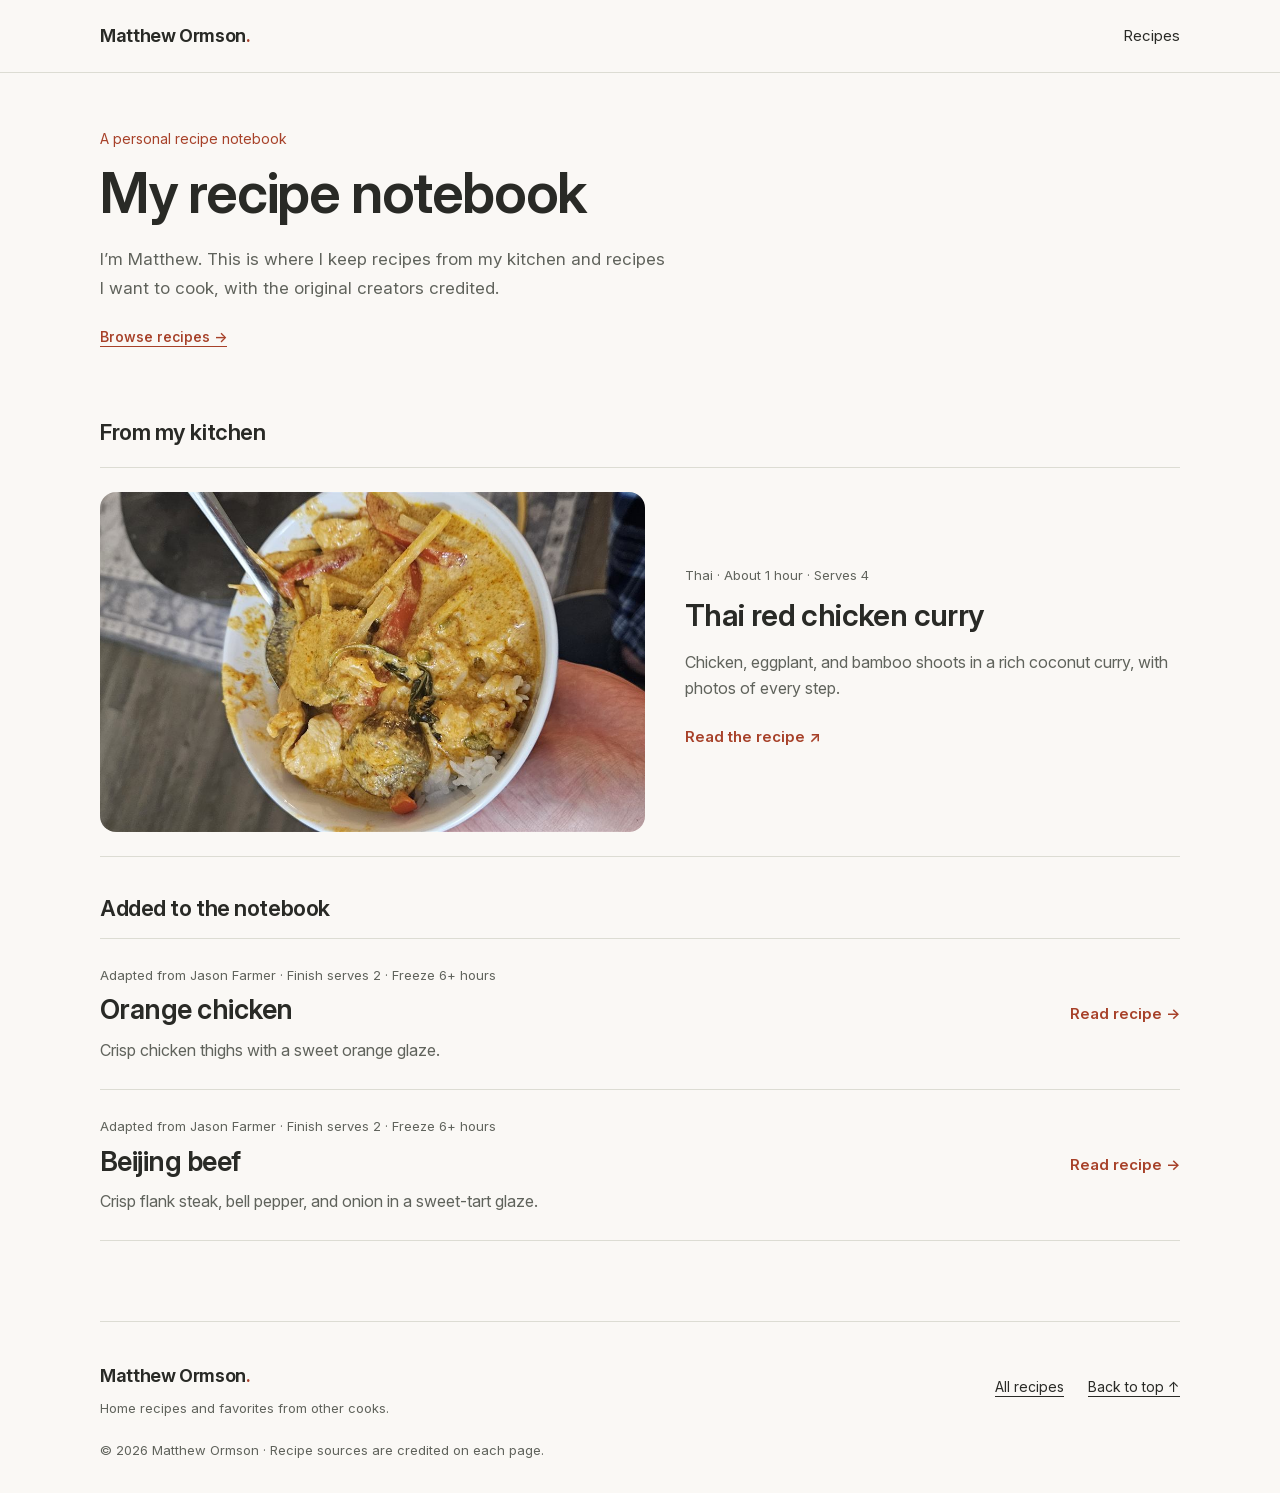
==== commit 3f15195d: "Add credited orange chicken and Beijing beef recipe guides" ====
--- a/index.html
+++ b/index.html
@@ -1 +1 @@
-<!doctype html><html lang="en"><head><meta charset="utf-8"><meta name="viewport" content="width=device-width,initial-scale=1"><title>Home — Matthew Ormson</title><meta name="description" content="Recipes and photographs from Matthew Ormson’s kitchen."><meta name="theme-color" content="#faf8f5"><link rel="canonical" href="https://matthewormson.com/"><link rel="icon" href="/favicon.svg" type="image/svg+xml"><link rel="alternate icon" href="/favicon.ico"><link rel="preload" href="/assets/InterVariable.woff2" as="font" type="font/woff2" crossorigin><link rel="stylesheet" href="/recipes/thai-curry/style.css?v=2"></head><body><a class="skip-link" href="#main">Skip to content</a><header class="site-header" id="top"><div class="wrap header-inner"><a class="brand" href="/">Matthew Ormson<span class="brand-dot" aria-hidden="true">.</span></a><nav aria-label="Main navigation"><a href="/recipes/" >Recipes</a></nav></div></header><main class="wrap index-main" id="main"><div class="home-intro"><p class="eyebrow">A personal recipe notebook</p><h1>From my kitchen</h1><p class="lead">I’m Matthew. These are the recipes I cook, with the ingredients I use and photographs along the way.</p><a class="text-button" href="/recipes/">Browse recipes →</a></div><section aria-labelledby="latest"><h2 id="latest" class="index-label">Latest recipe</h2><a class="recipe-link-card" href="/recipes/thai-curry/"><img src="/recipes/thai-curry/images/instructions-210517.jpg" alt="Thai red chicken curry over rice" width="1400" height="647"><div><p class="card-meta">Thai · About 1 hour · Serves 4</p><h2>Thai red chicken curry</h2><p>Chicken, eggplant, and bamboo shoots in a rich coconut curry, with photos of every step.</p><span class="recipe-card-action">Read the recipe ↗</span></div></a></section></main><footer class="site-footer wrap"><div><a class="brand" href="/">Matthew Ormson<span class="brand-dot" aria-hidden="true">.</span></a><p>Recipes and photographs from my kitchen.</p></div><nav aria-label="Footer"><a href="/recipes/">All recipes</a><a href="#top">Back to top ↑</a></nav><small>© 2026 Matthew Ormson · Cooked, photographed, and written at home.</small></footer></body></html>+<!doctype html><html lang="en"><head><meta charset="utf-8"><meta name="viewport" content="width=device-width,initial-scale=1"><title>Home — Matthew Ormson</title><meta name="description" content="Matthew Ormson’s personal recipe collection, with home cooking and credited adaptations."><meta name="theme-color" content="#faf8f5"><link rel="canonical" href="https://matthewormson.com/"><link rel="icon" href="/favicon.svg" type="image/svg+xml"><link rel="alternate icon" href="/favicon.ico"><link rel="preload" href="/assets/InterVariable.woff2" as="font" type="font/woff2" crossorigin><link rel="stylesheet" href="/recipes/thai-curry/style.css?v=2"><link rel="stylesheet" href="/assets/collection.css?v=1"></head><body><a class="skip-link" href="#main">Skip to content</a><header class="site-header" id="top"><div class="wrap header-inner"><a class="brand" href="/">Matthew Ormson<span class="brand-dot" aria-hidden="true">.</span></a><nav aria-label="Main navigation"><a href="/recipes/" >Recipes</a></nav></div></header><main class="wrap index-main" id="main"><div class="home-intro"><p class="eyebrow">A personal recipe notebook</p><h1>My recipe notebook</h1><p class="lead">I’m Matthew. This is where I keep recipes from my kitchen and recipes I want to cook, with the original creators credited.</p><a class="text-button" href="/recipes/">Browse recipes →</a></div><section aria-labelledby="latest"><h2 id="latest" class="index-label">From my kitchen</h2><a class="recipe-link-card" href="/recipes/thai-curry/"><img src="/recipes/thai-curry/images/instructions-210517.jpg" alt="Thai red chicken curry over rice" width="1400" height="647"><div><p class="card-meta">Thai · About 1 hour · Serves 4</p><h2>Thai red chicken curry</h2><p>Chicken, eggplant, and bamboo shoots in a rich coconut curry, with photos of every step.</p><span class="recipe-card-action">Read the recipe ↗</span></div></a></section><section class="recipe-collection" aria-labelledby="added-recipes"><h2 id="added-recipes" class="collection-label">Added to the notebook</h2><a class="recipe-list-row" href="/recipes/orange-chicken/"><div><p class="card-meta">Adapted from Jason Farmer · Finish serves 2 · Freeze 6+ hours</p><h2>Orange chicken</h2><p>Crisp chicken thighs with a sweet orange glaze.</p></div><span class="recipe-card-action">Read recipe →</span></a><a class="recipe-list-row" href="/recipes/beijing-beef/"><div><p class="card-meta">Adapted from Jason Farmer · Finish serves 2 · Freeze 6+ hours</p><h2>Beijing beef</h2><p>Crisp flank steak, bell pepper, and onion in a sweet-tart glaze.</p></div><span class="recipe-card-action">Read recipe →</span></a></section></main><footer class="site-footer wrap"><div><a class="brand" href="/">Matthew Ormson<span class="brand-dot" aria-hidden="true">.</span></a><p>Home recipes and favorites from other cooks.</p></div><nav aria-label="Footer"><a href="/recipes/">All recipes</a><a href="#top">Back to top ↑</a></nav><small>© 2026 Matthew Ormson · Recipe sources are credited on each page.</small></footer></body></html>
--- a/assets/collection.css
+++ b/assets/collection.css
@@ -0,0 +1 @@
+.text-hero{padding-block:32px 38px}.text-hero h1{font-size:clamp(40px,5vw,60px)}.text-hero .lead{margin-top:18px;max-width:65ch}.recipe-byline{font-size:15px;margin-top:14px;color:var(--muted)}.recipe-byline a{color:var(--accent)}.batch-explainer{max-width:80ch;margin-top:28px;padding-top:22px;border-top:1px solid var(--line);font-size:15px;color:var(--muted)}.batch-explainer strong{color:var(--ink)}.units-note{font-size:14px;align-self:center;color:var(--muted)}.scaling-note{font-size:14px;color:var(--muted);max-width:80ch;margin:0 0 10px}.source-recipe .ingredient-groups{gap:32px 48px;align-items:start}.group-note{font-size:13px;line-height:1.6;color:var(--muted);margin-bottom:8px;max-width:54ch}.source-recipe .cook-help{margin-bottom:16px}.method-adaptation{font-size:14px;line-height:1.7;color:var(--muted);max-width:90ch;margin-bottom:24px}.method-adaptation strong{color:var(--ink)}.source-recipe .steps{max-width:850px}.step-copy>.step-amounts{font-size:15px;line-height:1.85;color:var(--muted);margin-top:16px}.step-amounts strong{color:var(--ink);font-weight:550}.amounts-label{display:block;color:var(--accent);font-size:13px;font-weight:650;margin-bottom:4px}.recipe-source{max-width:850px;border-top:1px solid var(--line);padding-top:32px}.recipe-source h2{font-size:28px}.recipe-source p{font-size:15px;line-height:1.8;margin-top:16px}.recipe-source .source-date{font-size:13px;color:var(--muted)}.recipe-collection{margin-top:38px}.recipe-list-row{display:grid;grid-template-columns:1fr auto;gap:24px;align-items:center;border-top:1px solid var(--line);padding-block:26px;text-decoration:none}.recipe-list-row:last-child{border-bottom:1px solid var(--line)}.recipe-list-row h2{font-size:27px;margin:8px 0 10px}.recipe-list-row p{font-size:16px;max-width:65ch;color:var(--muted)}.recipe-list-row .card-meta{font-size:13px}.recipe-list-row .recipe-card-action{margin:0;white-space:nowrap}.recipe-list-row:hover h2{color:var(--accent)}.collection-label{font-size:22px;margin-bottom:16px}.source-recipe .step{padding-block:24px}.source-recipe .step-copy{max-width:none}@media(max-width:650px){.text-hero{padding-block:20px 28px}.text-hero h1{font-size:40px}.text-hero .lead{font-size:16px}.batch-explainer{font-size:14px;margin-top:22px;padding-top:18px}.source-recipe .ingredient-groups{gap:28px}.recipe-list-row{grid-template-columns:1fr;gap:8px}.recipe-list-row h2{font-size:26px}.recipe-list-row .recipe-card-action{justify-self:start}.source-recipe .section-nav{gap:18px}.source-recipe .step-copy>.step-amounts{font-size:15px}}@media print{.text-hero{padding:0 0 14pt}.text-hero h1{font-size:26pt}.text-hero .lead,.recipe-byline,.batch-explainer{font-size:10pt;margin-top:8pt}.batch-explainer{padding-top:8pt}.source-recipe .ingredient-group{margin-bottom:12pt}.group-note,.scaling-note,.method-adaptation{font-size:9pt}.scaling-note{display:none}.source-recipe .step{padding:0;margin-bottom:14pt}.step-copy>.step-amounts{font-size:9pt;line-height:1.5;margin-top:6pt}.amounts-label{font-size:9pt}.recipe-source{padding-top:10pt}.recipe-source h2{font-size:15pt}.recipe-source p,.recipe-source .source-date{font-size:9pt}.recipe-byline a::after{content:' (' attr(href) ')';overflow-wrap:anywhere}}
